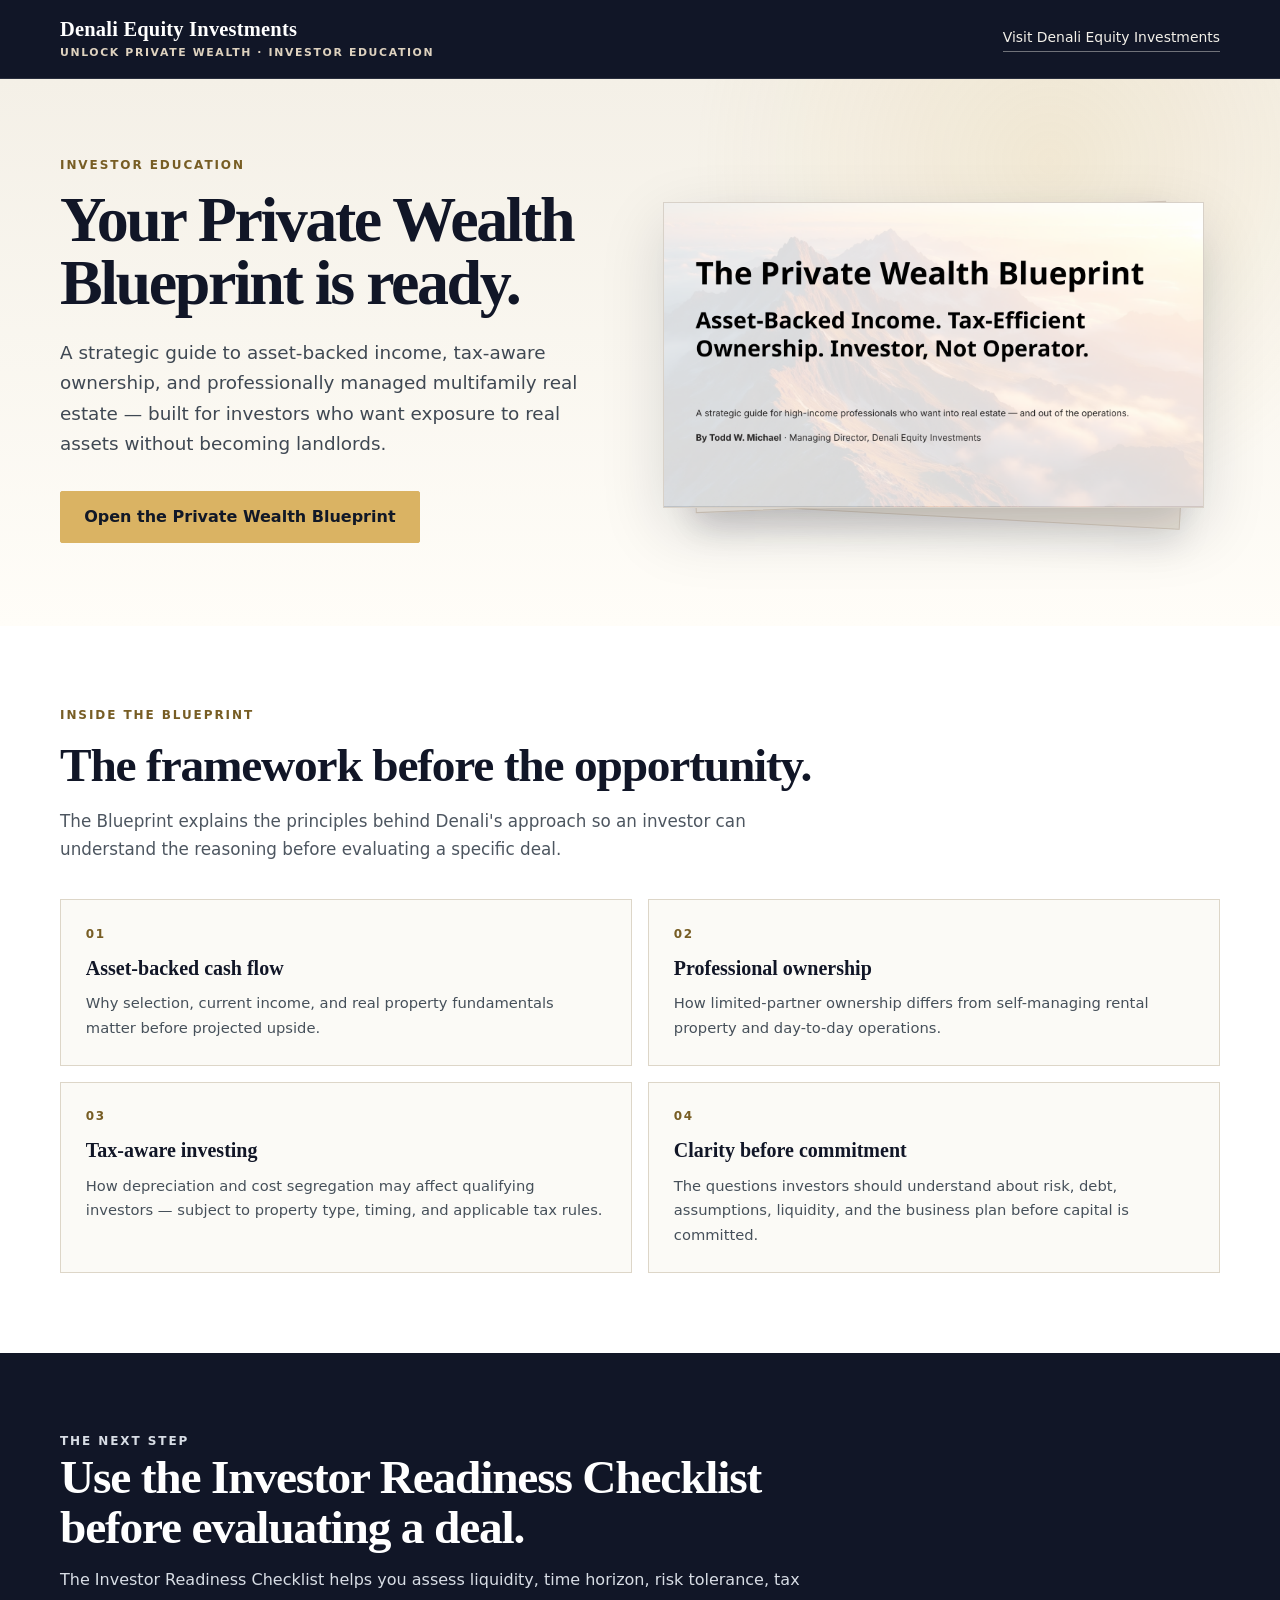
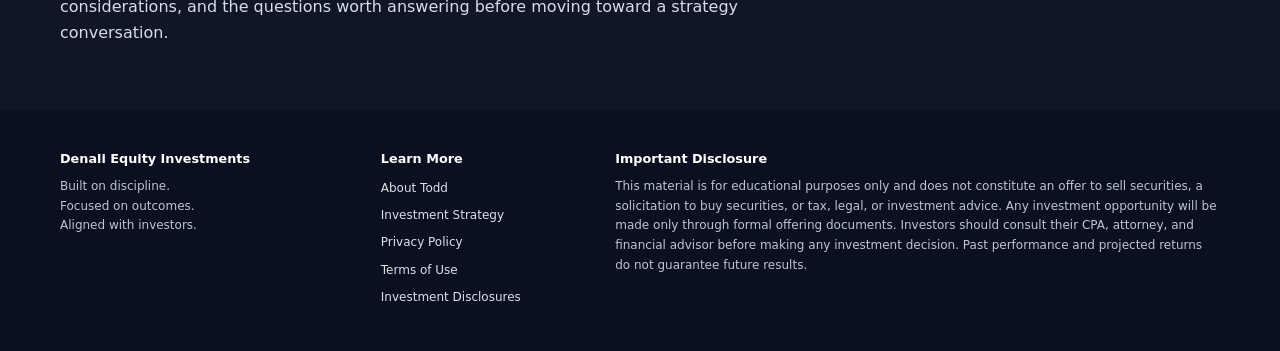
==== blueprint/index.html @ 2d47c9c6 "Launch Unlock Private Wealth" ====
<!doctype html>
<html lang="en">
<head>
  <meta charset="utf-8">
  <meta name="viewport" content="width=device-width, initial-scale=1">
  <meta name="robots" content="noindex,nofollow">
  <title>Your Private Wealth Blueprint | Denali Equity Investments</title>
  <meta name="description" content="Access The Private Wealth Blueprint from Denali Equity Investments.">
  <meta name="theme-color" content="#111627">
  <link rel="canonical" href="https://unlockmyprivatewealth.com/blueprint/">
  <link rel="stylesheet" href="../assets/styles.css">
</head>
<body>
  <a class="skip-link" href="#main">Skip to content</a>

  <header class="site-header">
    <div class="container header-inner">
      <a class="brand" href="https://denaliequityinvestments.com" aria-label="Denali Equity Investments home">
        <strong>Denali Equity Investments</strong>
        <span>Unlock Private Wealth · Investor Education</span>
      </a>
      <a class="header-link" href="https://denaliequityinvestments.com">Visit Denali Equity Investments</a>
    </div>
  </header>

  <main id="main">
    <section class="delivery-hero">
      <div class="container delivery-grid">
        <div>
          <p class="eyebrow">Investor Education</p>
          <h1>Your Private Wealth Blueprint is ready.</h1>
          <p class="delivery-lede">A strategic guide to asset-backed income, tax-aware ownership, and professionally managed multifamily real estate — built for investors who want exposure to real assets without becoming landlords.</p>
          <div class="delivery-actions">
            <a class="delivery-button" href="https://yssidthemskvrlopgolj.supabase.co/storage/v1/object/public/public-assets/Private-Wealth-Blueprint-Denali.pdf" target="_blank" rel="noopener noreferrer">Open the Private Wealth Blueprint</a>
          </div>
        </div>

        <div class="book-stage" aria-label="The Private Wealth Blueprint cover">
          <img class="book-cover" src="../assets/private-wealth-blueprint-cover.png" alt="The Private Wealth Blueprint by Todd W. Michael, Denali Equity Investments">
        </div>
      </div>
    </section>

    <section class="section section--white">
      <div class="container">
        <p class="eyebrow">Inside the Blueprint</p>
        <h2>The framework before the opportunity.</h2>
        <p class="section-intro">The Blueprint explains the principles behind Denali's approach so an investor can understand the reasoning before evaluating a specific deal.</p>
        <div class="cards">
          <article class="card"><span class="card-number">01</span><h3>Asset-backed cash flow</h3><p>Why selection, current income, and real property fundamentals matter before projected upside.</p></article>
          <article class="card"><span class="card-number">02</span><h3>Professional ownership</h3><p>How limited-partner ownership differs from self-managing rental property and day-to-day operations.</p></article>
          <article class="card"><span class="card-number">03</span><h3>Tax-aware investing</h3><p>How depreciation and cost segregation may affect qualifying investors — subject to property type, timing, and applicable tax rules.</p></article>
          <article class="card"><span class="card-number">04</span><h3>Clarity before commitment</h3><p>The questions investors should understand about risk, debt, assumptions, liquidity, and the business plan before capital is committed.</p></article>
        </div>
      </div>
    </section>

    <section class="delivery-next">
      <div class="container">
        <p class="eyebrow eyebrow--light">The Next Step</p>
        <h2>Use the Investor Readiness Checklist before evaluating a deal.</h2>
        <p>The Investor Readiness Checklist helps you assess liquidity, time horizon, risk tolerance, tax considerations, and the questions worth answering before moving toward a strategy conversation.</p>
      </div>
    </section>
  </main>

  <footer class="site-footer">
    <div class="container footer-grid">
      <div><strong>Denali Equity Investments</strong><p>Built on discipline.<br>Focused on outcomes.<br>Aligned with investors.</p></div>
      <div><strong>Learn More</strong><div class="footer-links"><a href="https://denaliequityinvestments.com/about-todd.html">About Todd</a><a href="https://denaliequityinvestments.com/investment-strategy.html">Investment Strategy</a><a href="../privacy.html">Privacy Policy</a><a href="../terms.html">Terms of Use</a><a href="../disclosures.html">Investment Disclosures</a></div></div>
      <div><strong>Important Disclosure</strong><p>This material is for educational purposes only and does not constitute an offer to sell securities, a solicitation to buy securities, or tax, legal, or investment advice. Any investment opportunity will be made only through formal offering documents. Investors should consult their CPA, attorney, and financial advisor before making any investment decision. Past performance and projected returns do not guarantee future results.</p></div>
    </div>
  </footer>
</body>
</html>
---- assets/styles.css ----
:root {
  --denali-blue: #111627;
  --denali-blue-soft: #1d263b;
  --denali-taupe: #c8b79a;
  --denali-light: #f7f5ef;
  --denali-paper: #fffdf8;
  --denali-white: #ffffff;
  --denali-text: #171717;
  --denali-muted: #505865;
  --denali-gold: #dab363;
  --denali-gold-dark: #775d24;
  --denali-line: #ddd6c8;
  --success: #225b3d;
  --error: #8c2f2f;
  --shadow: 0 22px 60px rgba(17, 22, 39, 0.14);
  --max-width: min(1160px, calc(100% - 2rem));
}

* { box-sizing: border-box; }
html { scroll-behavior: smooth; }
body {
  margin: 0;
  min-height: 100%;
  color: var(--denali-text);
  background: var(--denali-light);
  font-family: Inter, system-ui, -apple-system, BlinkMacSystemFont, "Segoe UI", sans-serif;
  line-height: 1.65;
  -webkit-font-smoothing: antialiased;
}
img { max-width: 100%; }
a { color: inherit; }
button, input { font: inherit; }
.container { width: var(--max-width); margin: 0 auto; }

.skip-link {
  position: absolute;
  left: 1rem;
  top: -5rem;
  z-index: 1000;
  background: var(--denali-white);
  color: var(--denali-blue);
  padding: .75rem 1rem;
  border-radius: 3px;
}
.skip-link:focus { top: 1rem; }

.site-header {
  background: var(--denali-blue);
  color: var(--denali-white);
  border-bottom: 1px solid rgba(255,255,255,.1);
}
.header-inner {
  min-height: 78px;
  display: flex;
  align-items: center;
  justify-content: space-between;
  gap: 2rem;
}
.brand {
  display: flex;
  flex-direction: column;
  text-decoration: none;
  line-height: 1.15;
}
.brand strong {
  font-family: Georgia, Cambria, "Times New Roman", serif;
  font-size: 1.28rem;
  font-weight: 600;
  letter-spacing: .01em;
}
.brand span {
  margin-top: .36rem;
  color: #ded2bf;
  font-size: .68rem;
  font-weight: 700;
  letter-spacing: .15em;
  text-transform: uppercase;
}
.header-link {
  color: #f4f1ea;
  font-size: .87rem;
  text-decoration: none;
  border-bottom: 1px solid rgba(244,241,234,.42);
  padding-bottom: .18rem;
}
.header-link:hover,
.header-link:focus-visible { border-bottom-color: var(--denali-gold); }

.eyebrow {
  margin: 0 0 .85rem;
  color: var(--denali-gold-dark);
  font-size: .75rem;
  font-weight: 800;
  letter-spacing: .16em;
  text-transform: uppercase;
}
.eyebrow--light { color: #e5c98f; }

h1, h2, h3 {
  margin: 0;
  font-family: Georgia, Cambria, "Times New Roman", serif;
  font-weight: 600;
  color: var(--denali-blue);
}
h1 {
  max-width: 690px;
  font-size: clamp(2.7rem, 5vw, 4.7rem);
  line-height: .98;
  letter-spacing: -.038em;
}
h2 {
  font-size: clamp(2rem, 3.7vw, 3.15rem);
  line-height: 1.06;
  letter-spacing: -.025em;
}
h3 { font-size: 1.25rem; line-height: 1.2; }

.hero {
  position: relative;
  overflow: hidden;
  background:
    radial-gradient(circle at 84% 12%, rgba(218,179,99,.16), transparent 31%),
    linear-gradient(180deg, #f4f0e7 0%, var(--denali-paper) 100%);
  border-bottom: 1px solid #e8e2d8;
  padding: 4.7rem 0 5.2rem;
}
.hero-grid {
  display: grid;
  grid-template-columns: minmax(0, 1.02fr) minmax(360px, .78fr);
  gap: 4rem;
  align-items: start;
}
.hero-lede {
  max-width: 680px;
  margin: 1.55rem 0 0;
  color: #3f4853;
  font-size: clamp(1.07rem, 1.6vw, 1.24rem);
  line-height: 1.62;
}
.hero-proof {
  margin: 1.6rem 0 0;
  padding: 0;
  list-style: none;
  display: grid;
  gap: .68rem;
  color: #323b45;
  font-size: .98rem;
}
.hero-proof li { position: relative; padding-left: 1.42rem; }
.hero-proof li::before {
  content: "";
  position: absolute;
  left: 0;
  top: .72em;
  width: .46rem;
  height: .46rem;
  border-radius: 50%;
  background: var(--denali-gold-dark);
}

.form-card {
  background: var(--denali-white);
  border: 1px solid var(--denali-line);
  box-shadow: var(--shadow);
  padding: 1.7rem;
}
.form-card-top {
  display: grid;
  grid-template-columns: 108px 1fr;
  gap: 1.2rem;
  align-items: center;
  margin-bottom: 1.35rem;
  padding-bottom: 1.3rem;
  border-bottom: 1px solid #e9e4da;
}
.form-cover {
  display: block;
  width: 108px;
  border: 1px solid #d7d0c5;
  box-shadow: 0 12px 26px rgba(17,22,39,.16);
}
.form-card h2 {
  font-size: 1.55rem;
  line-height: 1.08;
}
.form-card-top p {
  margin: .55rem 0 0;
  color: var(--denali-muted);
  font-size: .87rem;
  line-height: 1.5;
}
.form-grid { display: grid; gap: .95rem; }
.field-row { display: grid; grid-template-columns: 1fr 1fr; gap: .8rem; }
.field { display: grid; gap: .38rem; }
.field label {
  color: #29313a;
  font-size: .8rem;
  font-weight: 750;
}
.field input {
  width: 100%;
  min-height: 48px;
  padding: .72rem .8rem;
  border: 1px solid #aaa79f;
  border-radius: 2px;
  background: var(--denali-white);
  color: var(--denali-text);
}
.field input:focus {
  outline: 3px solid rgba(218,179,99,.3);
  outline-offset: 1px;
  border-color: #715a2c;
}
.honeypot {
  position: absolute !important;
  left: -9999px !important;
  width: 1px !important;
  height: 1px !important;
  overflow: hidden !important;
}
.checkbox-wrap {
  display: grid;
  grid-template-columns: 1.1rem 1fr;
  gap: .62rem;
  align-items: start;
  color: #444d58;
  font-size: .79rem;
  line-height: 1.48;
}
.checkbox-wrap input { margin: .22rem 0 0; width: 1rem; height: 1rem; accent-color: var(--denali-blue); }
.primary-button {
  min-height: 52px;
  width: 100%;
  border: 1px solid var(--denali-gold);
  border-radius: 2px;
  background: var(--denali-gold);
  color: #111827;
  font-weight: 800;
  cursor: pointer;
  transition: transform .16s ease, background .16s ease;
}
.primary-button:hover { transform: translateY(-1px); background: #e2bd72; }
.primary-button:focus-visible { outline: 3px solid rgba(17,22,39,.35); outline-offset: 2px; }
.primary-button[disabled] { cursor: wait; opacity: .72; transform: none; }
.form-note {
  margin: 0;
  color: #5a626c;
  font-size: .74rem;
  line-height: 1.5;
}
.form-status {
  display: none;
  margin: 0;
  padding: .72rem .8rem;
  border-left: 3px solid currentColor;
  font-size: .82rem;
  line-height: 1.45;
}
.form-status.is-visible { display: block; }
.form-status.is-error { color: var(--error); background: #fff5f5; }
.form-status.is-success { color: var(--success); background: #f1faf4; }
.preview-notice {
  display: none;
  margin: 0 0 1rem;
  padding: .7rem .8rem;
  background: #fff8e8;
  border: 1px solid #dfc988;
  color: #5b4618;
  font-size: .78rem;
}
.preview-notice.is-visible { display: block; }

.trust-strip {
  background: var(--denali-blue);
  color: var(--denali-white);
  border-bottom: 1px solid rgba(255,255,255,.08);
}
.trust-grid {
  display: grid;
  grid-template-columns: repeat(4, 1fr);
}
.trust-item {
  padding: 1.2rem 1.25rem;
  border-right: 1px solid rgba(255,255,255,.11);
  font-size: .78rem;
  font-weight: 780;
  letter-spacing: .075em;
  text-transform: uppercase;
  text-align: center;
  color: #ece6db;
}
.trust-item:last-child { border-right: 0; }

.section { padding: 5rem 0; }
.section--white { background: var(--denali-white); }
.section--paper { background: var(--denali-light); }
.section--dark { background: var(--denali-blue); color: var(--denali-white); }
.section--dark h2, .section--dark h3 { color: var(--denali-white); }
.section-intro {
  max-width: 770px;
  margin: 1.15rem 0 0;
  color: #4d5660;
  font-size: 1.05rem;
}
.section--dark .section-intro { color: #d9dde4; }
.cards {
  display: grid;
  grid-template-columns: repeat(2, 1fr);
  gap: 1rem;
  margin-top: 2.2rem;
}
.card {
  padding: 1.55rem;
  background: #fbfaf6;
  border: 1px solid var(--denali-line);
}
.card-number {
  display: block;
  margin-bottom: .7rem;
  color: var(--denali-gold-dark);
  font-size: .75rem;
  font-weight: 850;
  letter-spacing: .14em;
}
.card p {
  margin: .72rem 0 0;
  color: #46505a;
  font-size: .92rem;
}

.discipline-grid {
  display: grid;
  grid-template-columns: .92fr 1.08fr;
  gap: 4rem;
  align-items: center;
}
.statement {
  margin: 0;
  padding: 2rem 2rem 1.9rem;
  border-left: 3px solid var(--denali-gold);
  background: rgba(255,255,255,.045);
  color: #eef1f5;
  font-family: Georgia, Cambria, "Times New Roman", serif;
  font-size: clamp(1.4rem, 2.3vw, 2rem);
  line-height: 1.35;
}
.statement small {
  display: block;
  margin-top: 1rem;
  color: #cbd1d9;
  font-family: Inter, system-ui, sans-serif;
  font-size: .77rem;
  line-height: 1.5;
  letter-spacing: .05em;
  text-transform: uppercase;
}
.discipline-copy p {
  margin: 1rem 0 0;
  color: #d7dce3;
  max-width: 650px;
}
.text-link {
  display: inline-block;
  margin-top: 1.4rem;
  color: #f4dfb0;
  font-weight: 750;
  text-underline-offset: 4px;
}

.who-grid {
  display: grid;
  grid-template-columns: .75fr 1.25fr;
  gap: 4rem;
  align-items: start;
}
.who-list {
  display: grid;
  gap: 1rem;
}
.who-item {
  padding: 1.25rem 1.35rem;
  border: 1px solid var(--denali-line);
  background: var(--denali-white);
}
.who-item strong { color: var(--denali-blue); }
.who-item p { margin: .48rem 0 0; color: #4a535e; font-size: .9rem; }

.final-cta {
  background: #e9e1d3;
  padding: 4.2rem 0;
}
.final-cta-inner {
  display: grid;
  grid-template-columns: 1fr auto;
  gap: 2rem;
  align-items: center;
}
.final-cta p { margin: .75rem 0 0; color: #4a535d; max-width: 720px; }
.final-link {
  display: inline-flex;
  align-items: center;
  justify-content: center;
  min-height: 50px;
  padding: 0 1.25rem;
  border: 1px solid var(--denali-blue);
  border-radius: 2px;
  color: var(--denali-blue);
  text-decoration: none;
  font-weight: 800;
  white-space: nowrap;
}
.final-link:hover { background: var(--denali-white); }

.site-footer {
  background: #0b1020;
  color: #bec5d0;
  padding: 2.35rem 0 2.7rem;
  font-size: .75rem;
}
.footer-grid {
  display: grid;
  grid-template-columns: .65fr .45fr 1.4fr;
  gap: 2.5rem;
}
.site-footer strong { color: var(--denali-white); font-size: .8rem; }
.site-footer p { margin: .45rem 0 0; }
.footer-links { display: grid; gap: .48rem; margin-top: .55rem; }
.footer-links a { color: #dce1e8; text-decoration: none; }
.footer-links a:hover { color: var(--denali-white); text-decoration: underline; text-underline-offset: 3px; }

/* Blueprint delivery page */
.delivery-hero {
  background:
    radial-gradient(circle at 82% 15%, rgba(218,179,99,.16), transparent 31%),
    linear-gradient(180deg, #f4f0e7 0%, var(--denali-paper) 100%);
  padding: 4.8rem 0 5.2rem;
}
.delivery-grid {
  display: grid;
  grid-template-columns: .96fr 1.04fr;
  gap: 3.6rem;
  align-items: center;
}
.delivery-lede {
  margin: 1.45rem 0 0;
  color: #3f4853;
  max-width: 640px;
  font-size: 1.15rem;
}
.delivery-actions { margin-top: 2rem; }
.delivery-button {
  display: inline-flex;
  align-items: center;
  justify-content: center;
  min-height: 52px;
  padding: 0 1.45rem;
  border: 1px solid var(--denali-gold);
  border-radius: 2px;
  background: var(--denali-gold);
  color: #111827;
  text-decoration: none;
  font-weight: 800;
}
.book-stage { position: relative; padding: 2.3rem 1rem 1.6rem; }
.book-stage::before,
.book-stage::after {
  content: "";
  position: absolute;
  z-index: 0;
  inset: 3.4rem 2rem 1rem 3.7rem;
  background: #e9e2d7;
  border: 1px solid #d5cabc;
  transform: rotate(3.1deg);
  box-shadow: 0 15px 34px rgba(17,22,39,.1);
}
.book-stage::after {
  inset: 2.8rem 3rem 1.8rem 2.7rem;
  transform: rotate(-2.2deg);
  background: #f2ede5;
}
.book-cover { position: relative; z-index: 2; display: block; width: 100%; border: 1px solid #d8d1c8; box-shadow: var(--shadow); }
.delivery-next { background: var(--denali-blue); color: var(--denali-white); padding: 4rem 0; }
.delivery-next h2 { color: var(--denali-white); max-width: 760px; }
.delivery-next p { color: #d8dde5; max-width: 760px; margin: .95rem 0 0; }

@media (max-width: 900px) {
  .hero-grid, .discipline-grid, .who-grid, .delivery-grid { grid-template-columns: 1fr; }
  .hero-grid, .delivery-grid { gap: 2.8rem; }
  .form-card { max-width: 690px; }
  .discipline-grid, .who-grid { gap: 2rem; }
  .trust-grid { grid-template-columns: repeat(2, 1fr); }
  .trust-item:nth-child(2) { border-right: 0; }
  .trust-item:nth-child(-n+2) { border-bottom: 1px solid rgba(255,255,255,.11); }
  .final-cta-inner { grid-template-columns: 1fr; }
  .final-link { justify-self: start; }
  .footer-grid { grid-template-columns: 1fr; gap: 1.6rem; }
}

@media (max-width: 620px) {
  .header-inner { min-height: 70px; }
  .header-link { display: none; }
  .brand strong { font-size: 1.05rem; }
  .brand span { font-size: .61rem; }
  .hero, .delivery-hero { padding: 3.6rem 0 4rem; }
  .field-row, .cards, .trust-grid { grid-template-columns: 1fr; }
  .trust-item { border-right: 0; border-bottom: 1px solid rgba(255,255,255,.11); }
  .trust-item:last-child { border-bottom: 0; }
  .form-card-top { grid-template-columns: 84px 1fr; }
  .form-cover { width: 84px; }
  .section { padding: 4rem 0; }
  .final-cta { padding: 3.5rem 0; }
  .delivery-button { width: 100%; text-align: center; }
  .book-stage { padding-left: .2rem; padding-right: .2rem; }
}

@media (prefers-reduced-motion: reduce) {
  html { scroll-behavior: auto; }
  *, *::before, *::after { transition-duration: 0.01ms !important; animation-duration: 0.01ms !important; animation-iteration-count: 1 !important; }
}


/* Legal / utility pages */
.legal-page { max-width: 860px; }
.legal-page h1 { margin-bottom: 1rem; }
.legal-page h2 { margin-top: 2.2rem; font-size: clamp(1.35rem,2.5vw,1.75rem); }
.legal-page p { color: #3f4853; line-height: 1.75; }
.legal-page a { color: #243b63; text-underline-offset: 3px; }
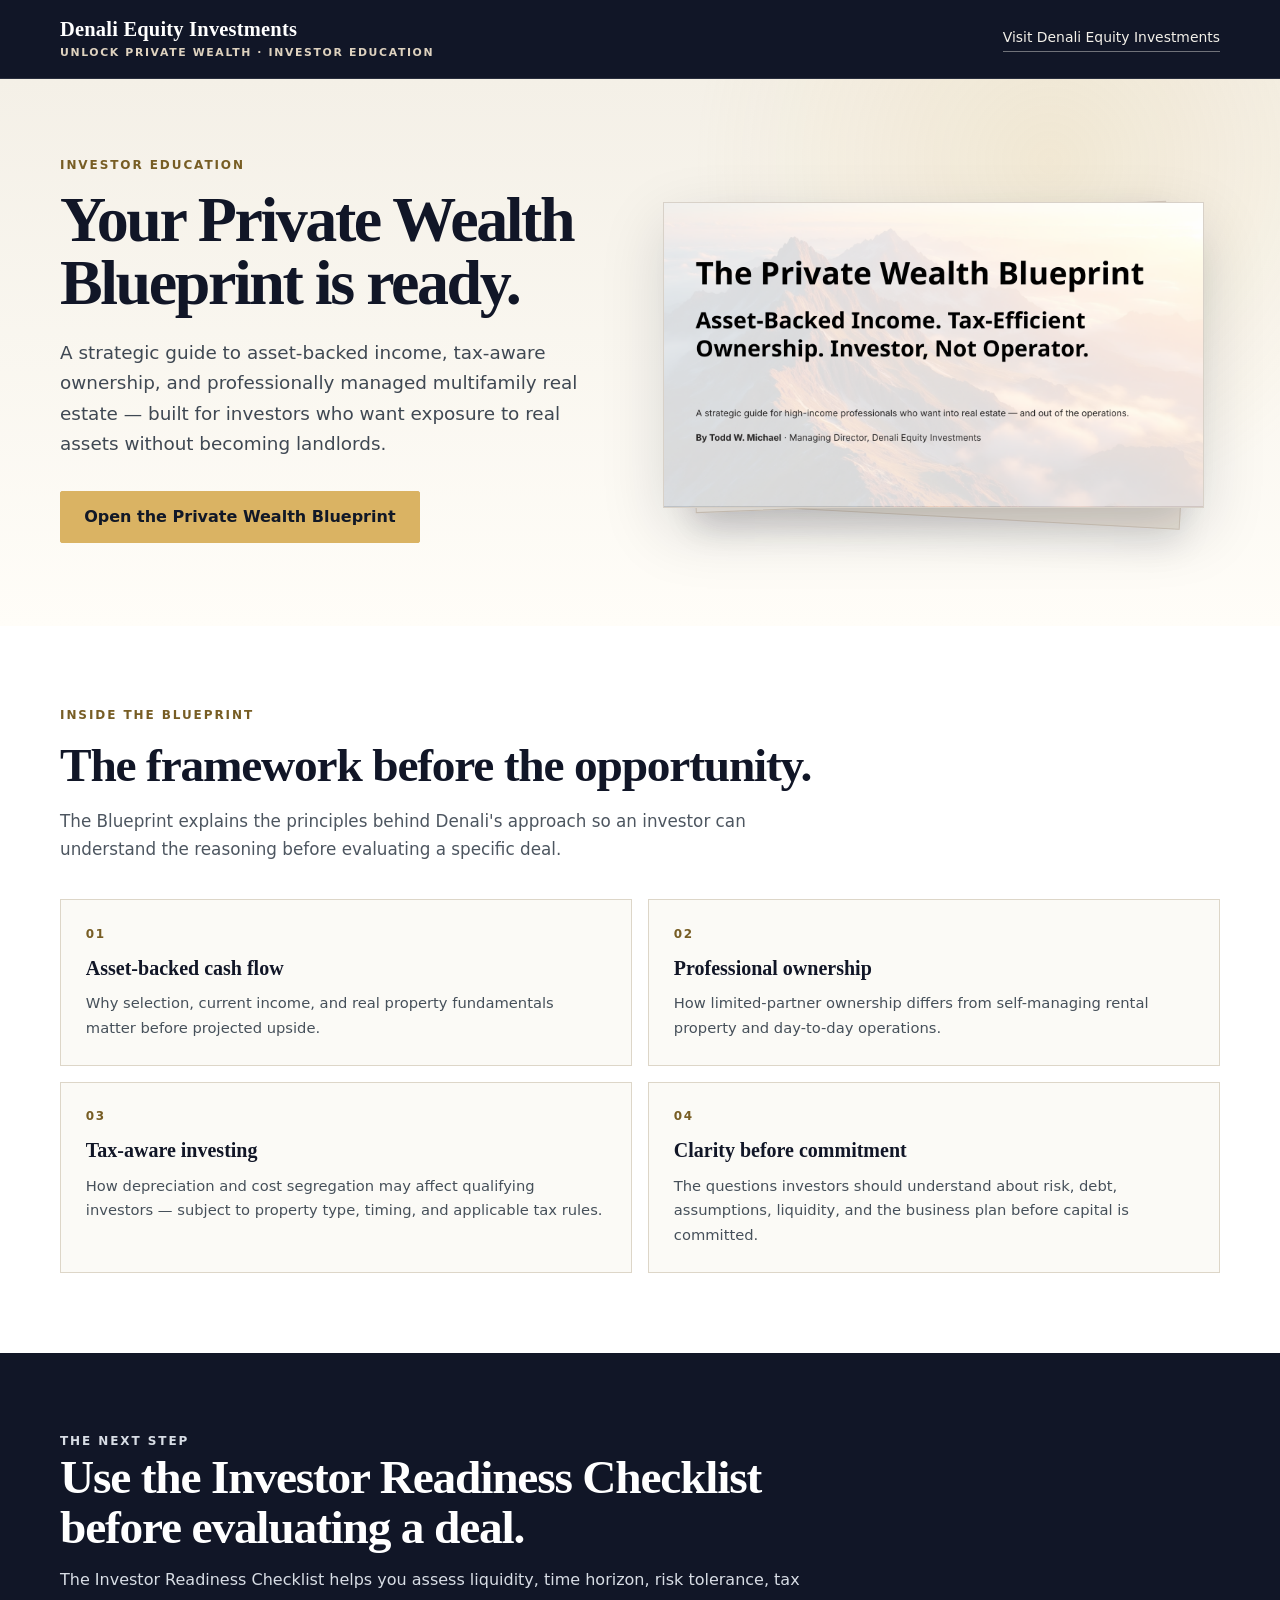
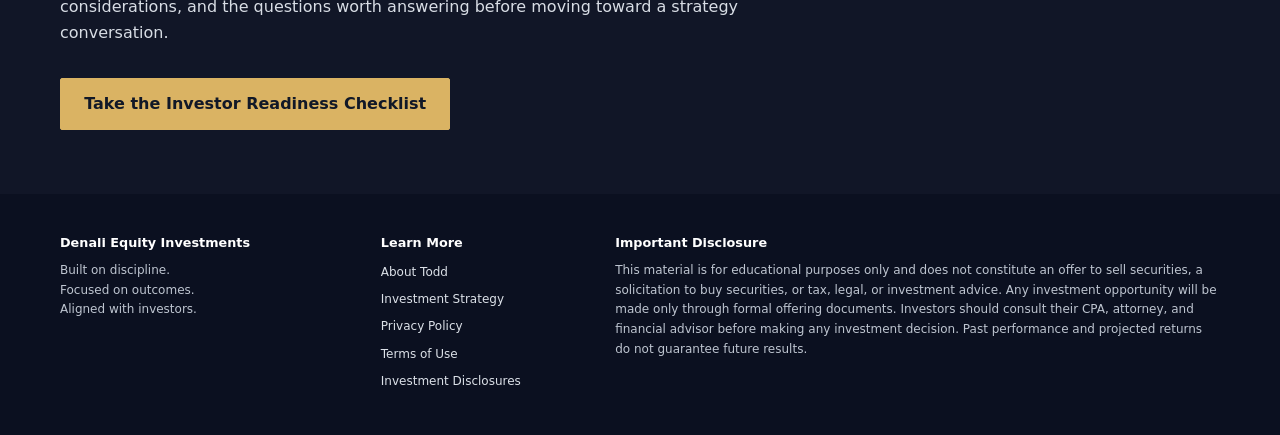
==== commit 3530ecc3: "Add Investor Readiness pathway" ====
--- a/blueprint/index.html
+++ b/blueprint/index.html
@@ -60,6 +60,9 @@
         <p class="eyebrow eyebrow--light">The Next Step</p>
         <h2>Use the Investor Readiness Checklist before evaluating a deal.</h2>
         <p>The Investor Readiness Checklist helps you assess liquidity, time horizon, risk tolerance, tax considerations, and the questions worth answering before moving toward a strategy conversation.</p>
+        <div class="delivery-actions">
+          <a id="readiness-link" class="delivery-button" href="../readiness/">Take the Investor Readiness Checklist</a>
+        </div>
       </div>
     </section>
   </main>
@@ -71,5 +74,11 @@
       <div><strong>Important Disclosure</strong><p>This material is for educational purposes only and does not constitute an offer to sell securities, a solicitation to buy securities, or tax, legal, or investment advice. Any investment opportunity will be made only through formal offering documents. Investors should consult their CPA, attorney, and financial advisor before making any investment decision. Past performance and projected returns do not guarantee future results.</p></div>
     </div>
   </footer>
+  <script>
+    (() => {
+      const link = document.querySelector('#readiness-link');
+      if (link && window.location.search) link.href = `../readiness/${window.location.search}`;
+    })();
+  </script>
 </body>
 </html>
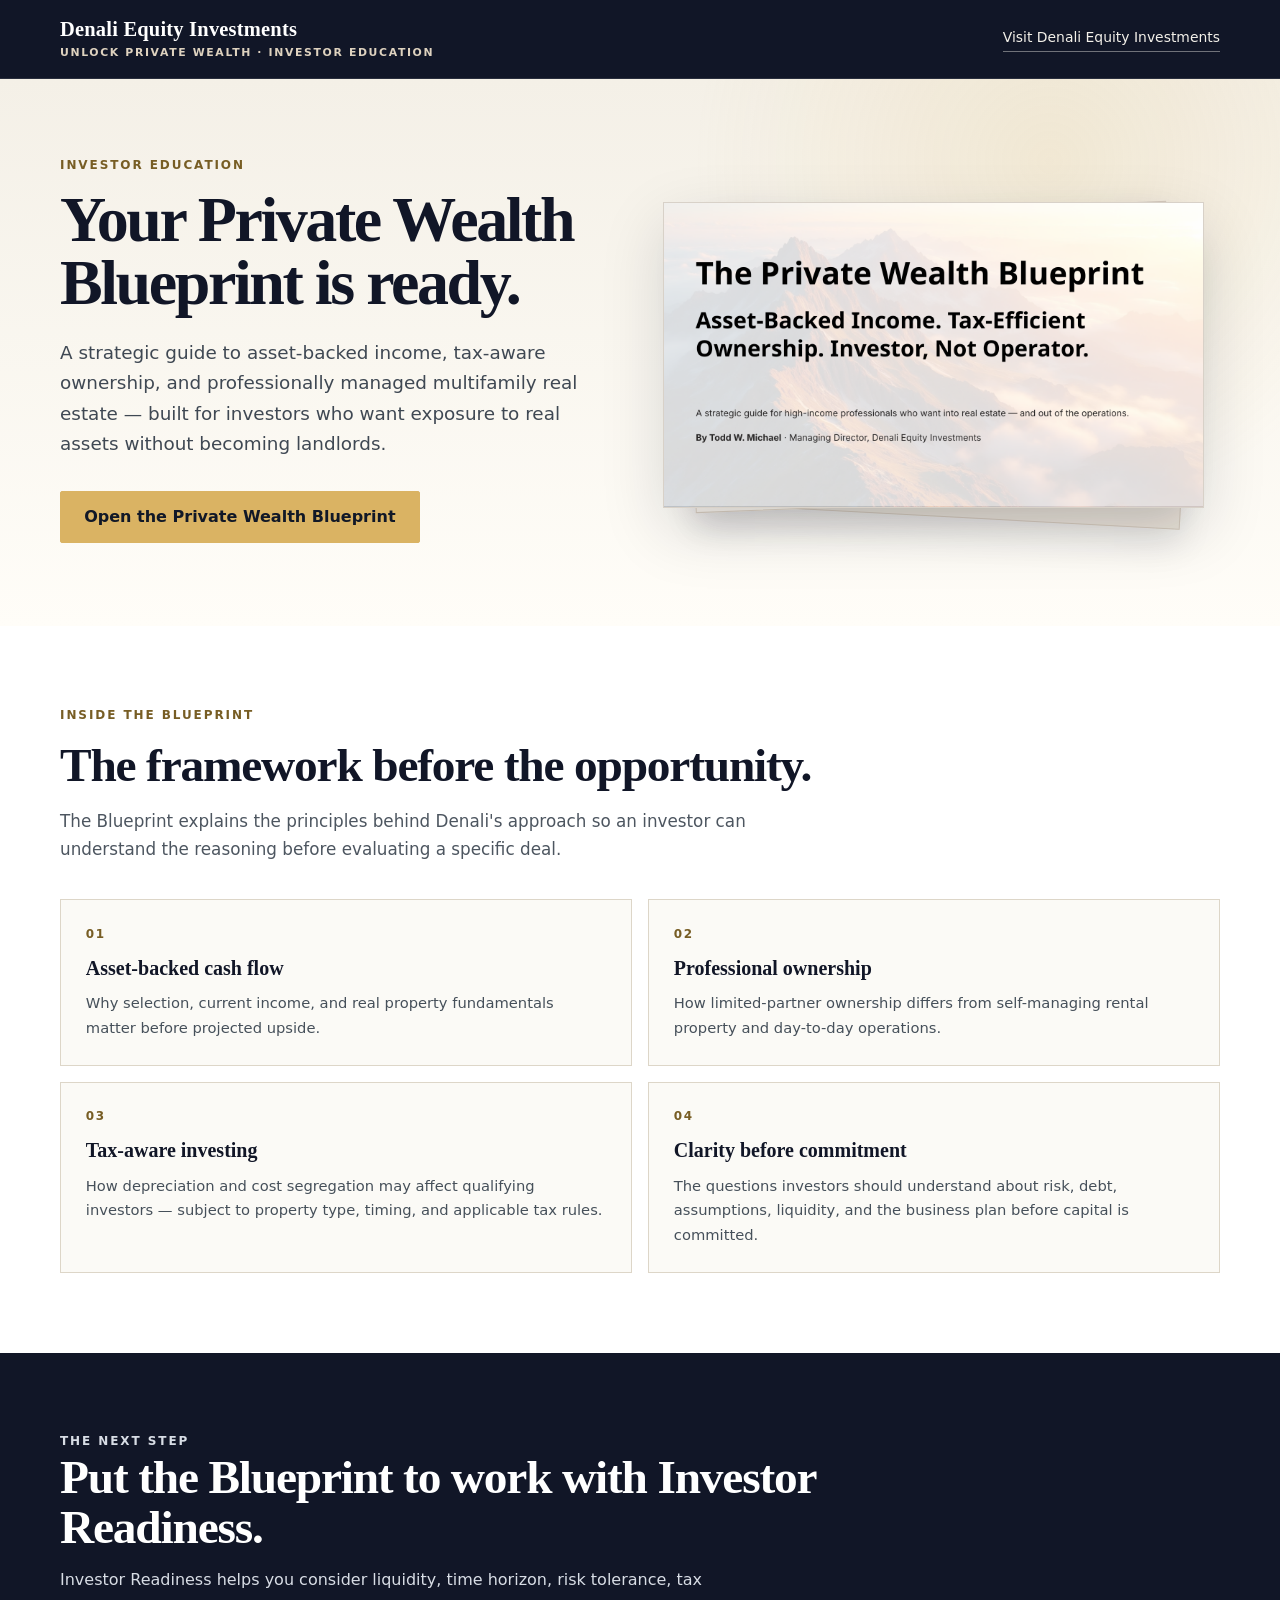
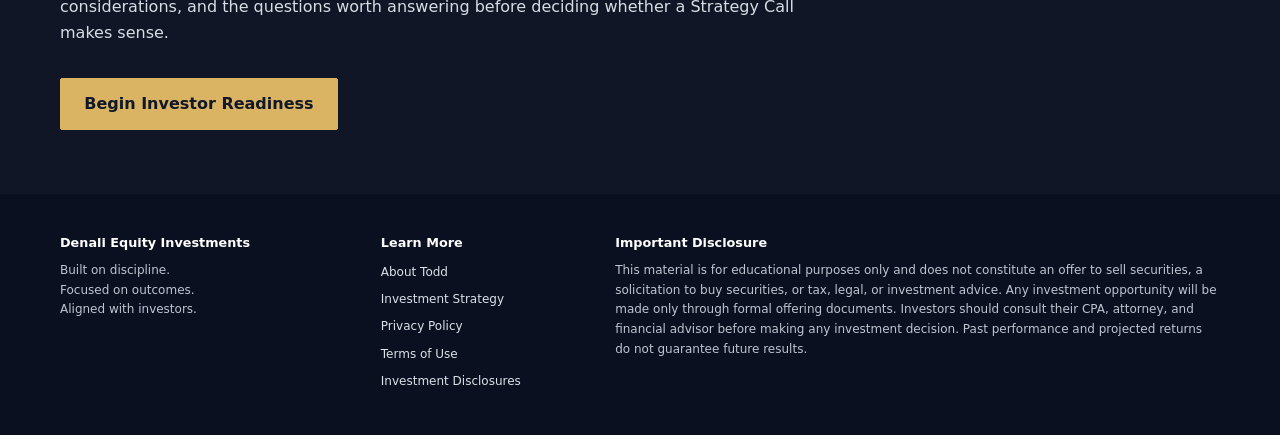
==== commit 193dcf15: "Repair Blueprint to Readiness handoff" ====
--- a/blueprint/index.html
+++ b/blueprint/index.html
@@ -58,10 +58,10 @@
     <section class="delivery-next">
       <div class="container">
         <p class="eyebrow eyebrow--light">The Next Step</p>
-        <h2>Use the Investor Readiness Checklist before evaluating a deal.</h2>
-        <p>The Investor Readiness Checklist helps you assess liquidity, time horizon, risk tolerance, tax considerations, and the questions worth answering before moving toward a strategy conversation.</p>
+        <h2>Put the Blueprint to work with Investor Readiness.</h2>
+        <p>Investor Readiness helps you consider liquidity, time horizon, risk tolerance, tax considerations, and the questions worth answering before deciding whether a Strategy Call makes sense.</p>
         <div class="delivery-actions">
-          <a id="readiness-link" class="delivery-button" href="../readiness/">Take the Investor Readiness Checklist</a>
+          <a id="readiness-link" class="delivery-button" href="../readiness/">Begin Investor Readiness</a>
         </div>
       </div>
     </section>
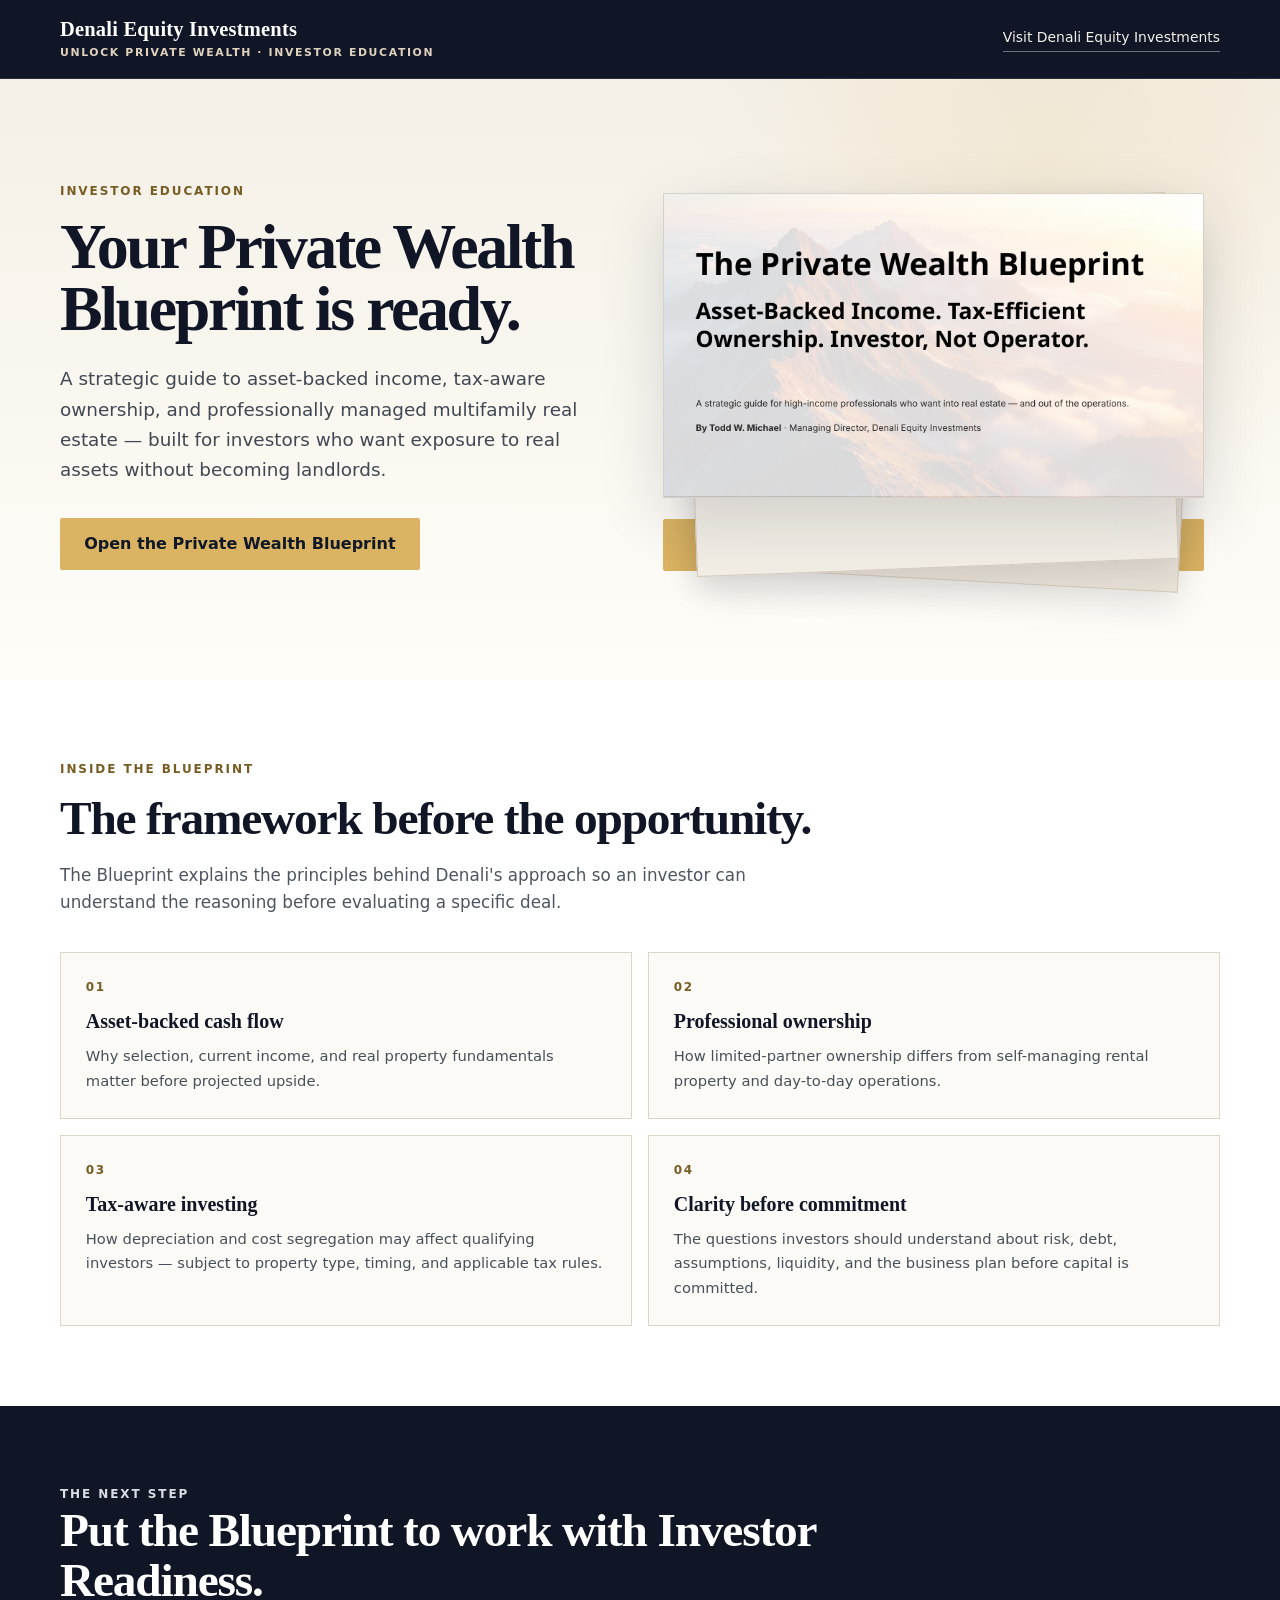
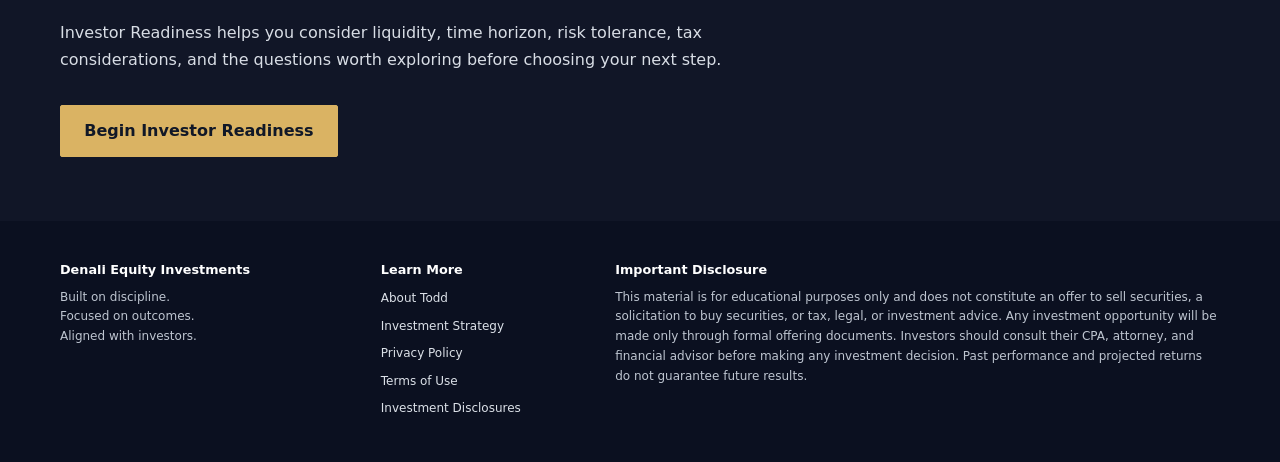
==== commit 70983caa: "Redesign investor readiness for relationship-first journey" ====
--- a/blueprint/index.html
+++ b/blueprint/index.html
@@ -37,6 +37,7 @@
 
         <div class="book-stage" aria-label="The Private Wealth Blueprint cover">
           <img class="book-cover" src="../assets/private-wealth-blueprint-cover.png" alt="The Private Wealth Blueprint by Todd W. Michael, Denali Equity Investments">
+          <a id="readiness-link-cover" class="delivery-button" href="../readiness/" style="display:flex;justify-content:center;text-align:center;margin-top:1.3rem;">Begin Investor Readiness</a>
         </div>
       </div>
     </section>
@@ -59,7 +60,7 @@
       <div class="container">
         <p class="eyebrow eyebrow--light">The Next Step</p>
         <h2>Put the Blueprint to work with Investor Readiness.</h2>
-        <p>Investor Readiness helps you consider liquidity, time horizon, risk tolerance, tax considerations, and the questions worth answering before deciding whether a Strategy Call makes sense.</p>
+        <p>Investor Readiness helps you consider liquidity, time horizon, risk tolerance, tax considerations, and the questions worth exploring before choosing your next step.</p>
         <div class="delivery-actions">
           <a id="readiness-link" class="delivery-button" href="../readiness/">Begin Investor Readiness</a>
         </div>
@@ -76,8 +77,10 @@
   </footer>
   <script>
     (() => {
-      const link = document.querySelector('#readiness-link');
-      if (link && window.location.search) link.href = `../readiness/${window.location.search}`;
+      for (const id of ['readiness-link', 'readiness-link-cover']) {
+        const link = document.getElementById(id);
+        if (link && window.location.search) link.href = `../readiness/${window.location.search}`;
+      }
     })();
   </script>
 </body>
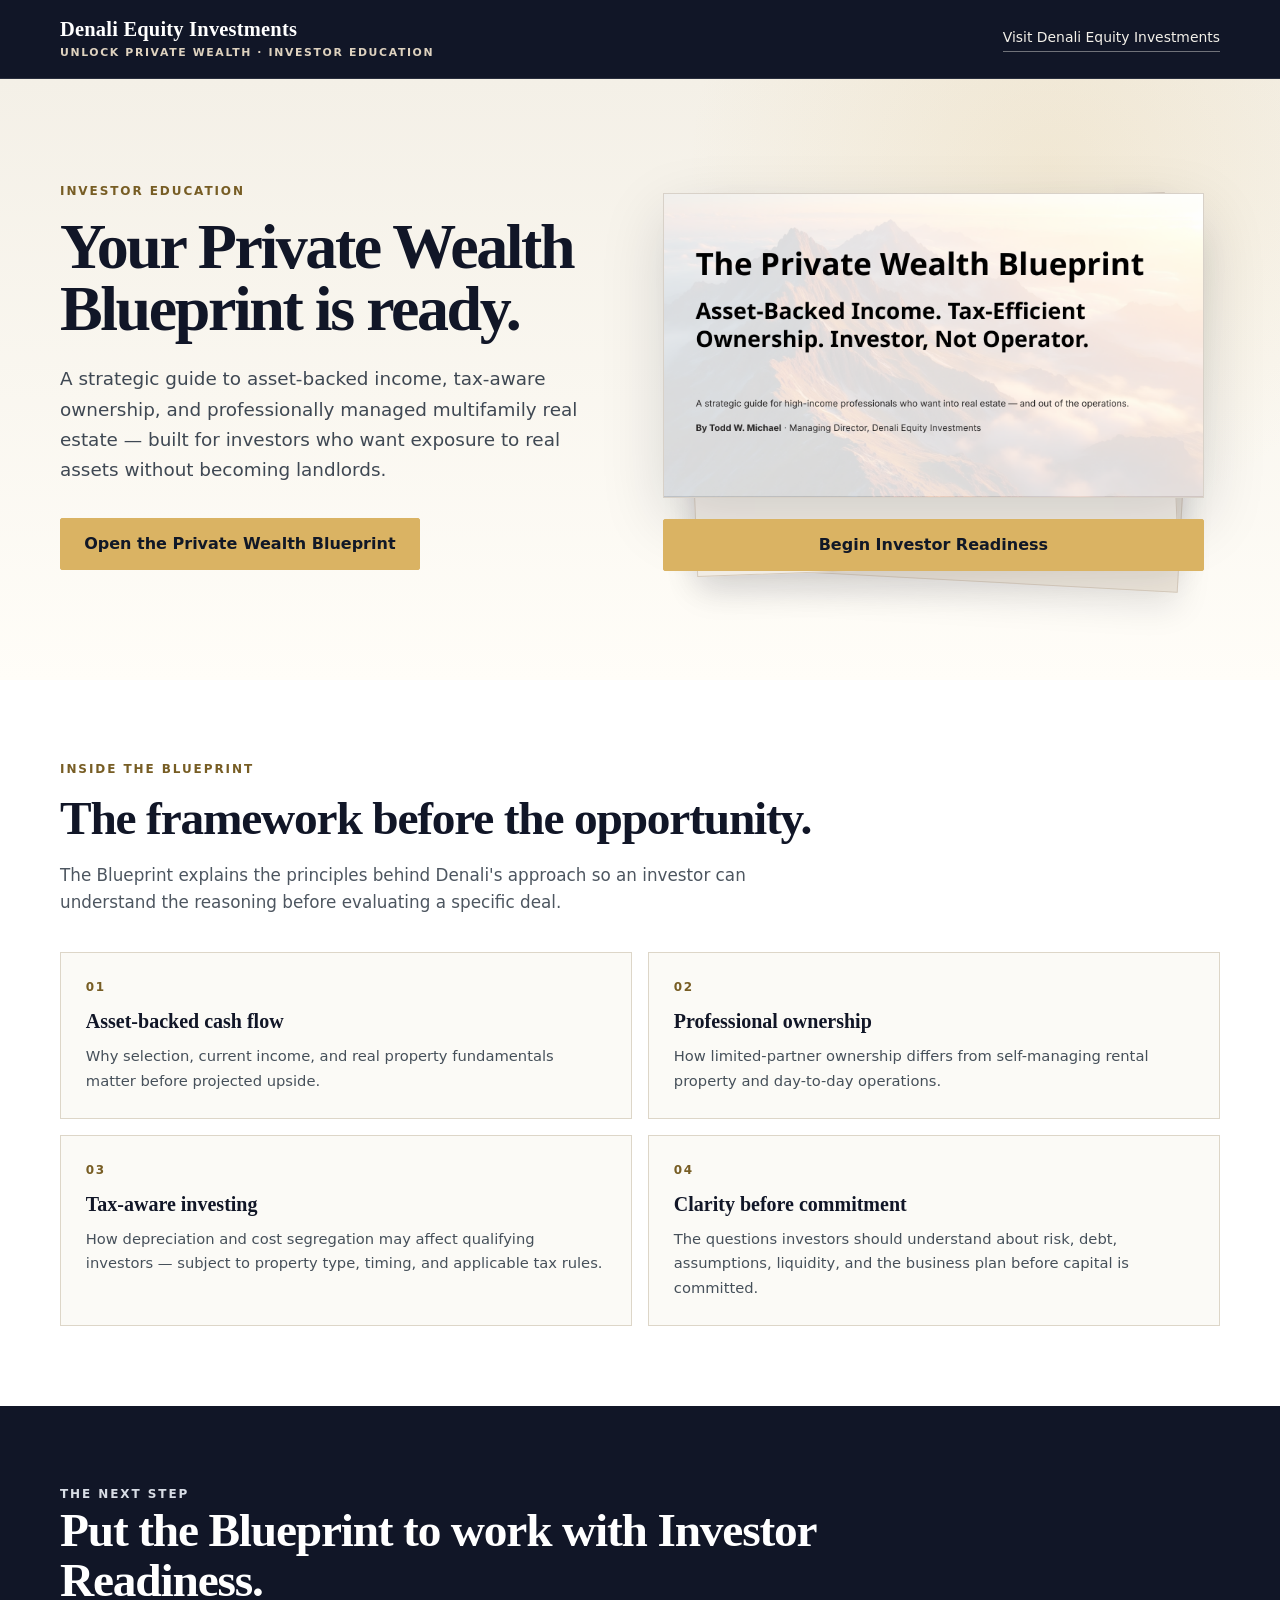
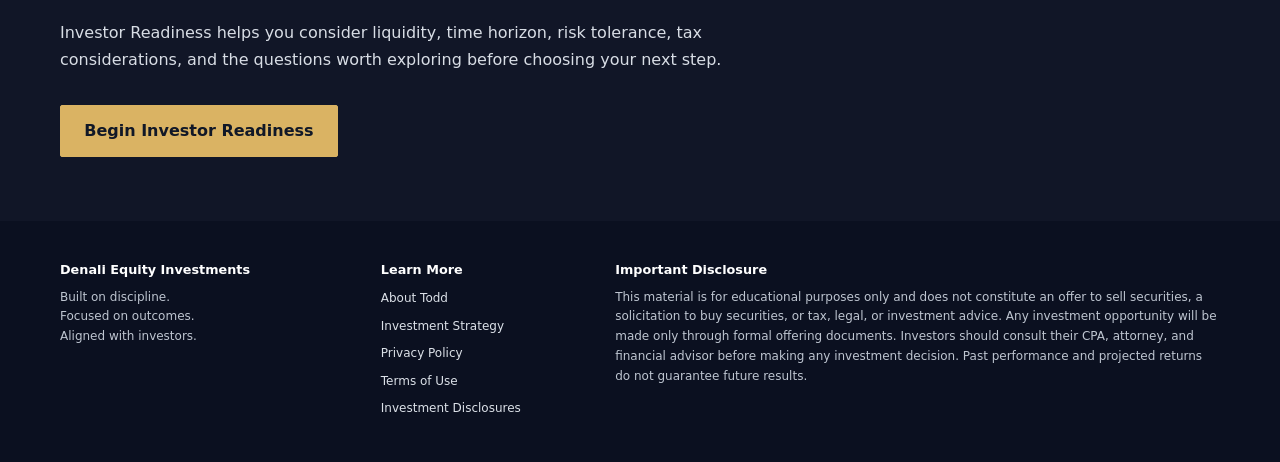
==== commit 049a2ce3: "feat/denali-branded-call-pages" ====
--- a/blueprint/index.html
+++ b/blueprint/index.html
@@ -9,6 +9,7 @@
   <meta name="theme-color" content="#111627">
   <link rel="canonical" href="https://unlockmyprivatewealth.com/blueprint/">
   <link rel="stylesheet" href="../assets/styles.css">
+  <link rel="stylesheet" href="../assets/call-journey.css">
 </head>
 <body>
   <a class="skip-link" href="#main">Skip to content</a>
--- a/assets/call-journey.css
+++ b/assets/call-journey.css
@@ -0,0 +1,21 @@
+/* DENALI CALL EXPERIENCE — shared across the three booking pages. */
+.booking-fallback { justify-content:flex-start; padding:.7rem 0 0; margin-top:1rem; }
+.booking-fallback p { font-size:.85rem; line-height:1.6; }
+.booking-fallback a { color:#243b63; font-weight:700; text-underline-offset:3px; }
+.booking-fallback a:hover,.booking-fallback a:focus-visible { color:#111627; }
+.denali-next { background:#f4f0e7; border-top:1px solid #e2d9c8; padding:clamp(3.6rem,7vw,5.8rem) 0; }
+.denali-next-grid { display:grid; grid-template-columns:minmax(0,1fr) minmax(280px,.92fr); align-items:center; gap:clamp(1.8rem,5vw,4rem); }
+.denali-next-copy h2 { max-width:18ch; }
+.denali-next-copy > p:last-child { max-width:62ch; color:#344051; line-height:1.75; margin:1rem 0 0; }
+.denali-next-links { display:flex; flex-direction:column; align-items:stretch; gap:.8rem; }
+.denali-next-links a { text-decoration:none; font-weight:750; line-height:1.4; padding:.9rem 1.15rem; border:1px solid #111627; border-radius:2px; min-height:51px; display:flex; align-items:center; justify-content:center; text-align:center; }
+.denali-next-primary { background:#111627; color:#fff; }
+.denali-next-primary:hover,.denali-next-primary:focus-visible { background:#fff; color:#111627; }
+.denali-next-secondary { color:#111627; background:transparent; }
+.denali-next-secondary:hover,.denali-next-secondary:focus-visible { background:#111627; color:#fff; }
+.denali-next-tertiary { background:transparent; color:#17243b; text-decoration:underline !important; text-underline-offset:4px; border-color:transparent !important; font-weight:750; }
+.denali-next-tertiary:hover,.denali-next-tertiary:focus-visible { color:#544216; text-decoration-thickness:2px; }
+.call-prep-link { display:inline-block; padding:.4rem 0; font-weight:700; font-size:1.03rem; text-decoration-thickness:2px; text-underline-offset:5px; }
+@media (max-width:820px) { .denali-next-grid { grid-template-columns:1fr; } }
+/* Blueprint cover fix: the decorative stacked-paper pseudo-elements must not obscure the CTA. */
+.book-stage > #readiness-link-cover { position:relative; z-index:4; width:100%; margin-top:1.3rem; display:flex; justify-content:center; text-align:center; }
